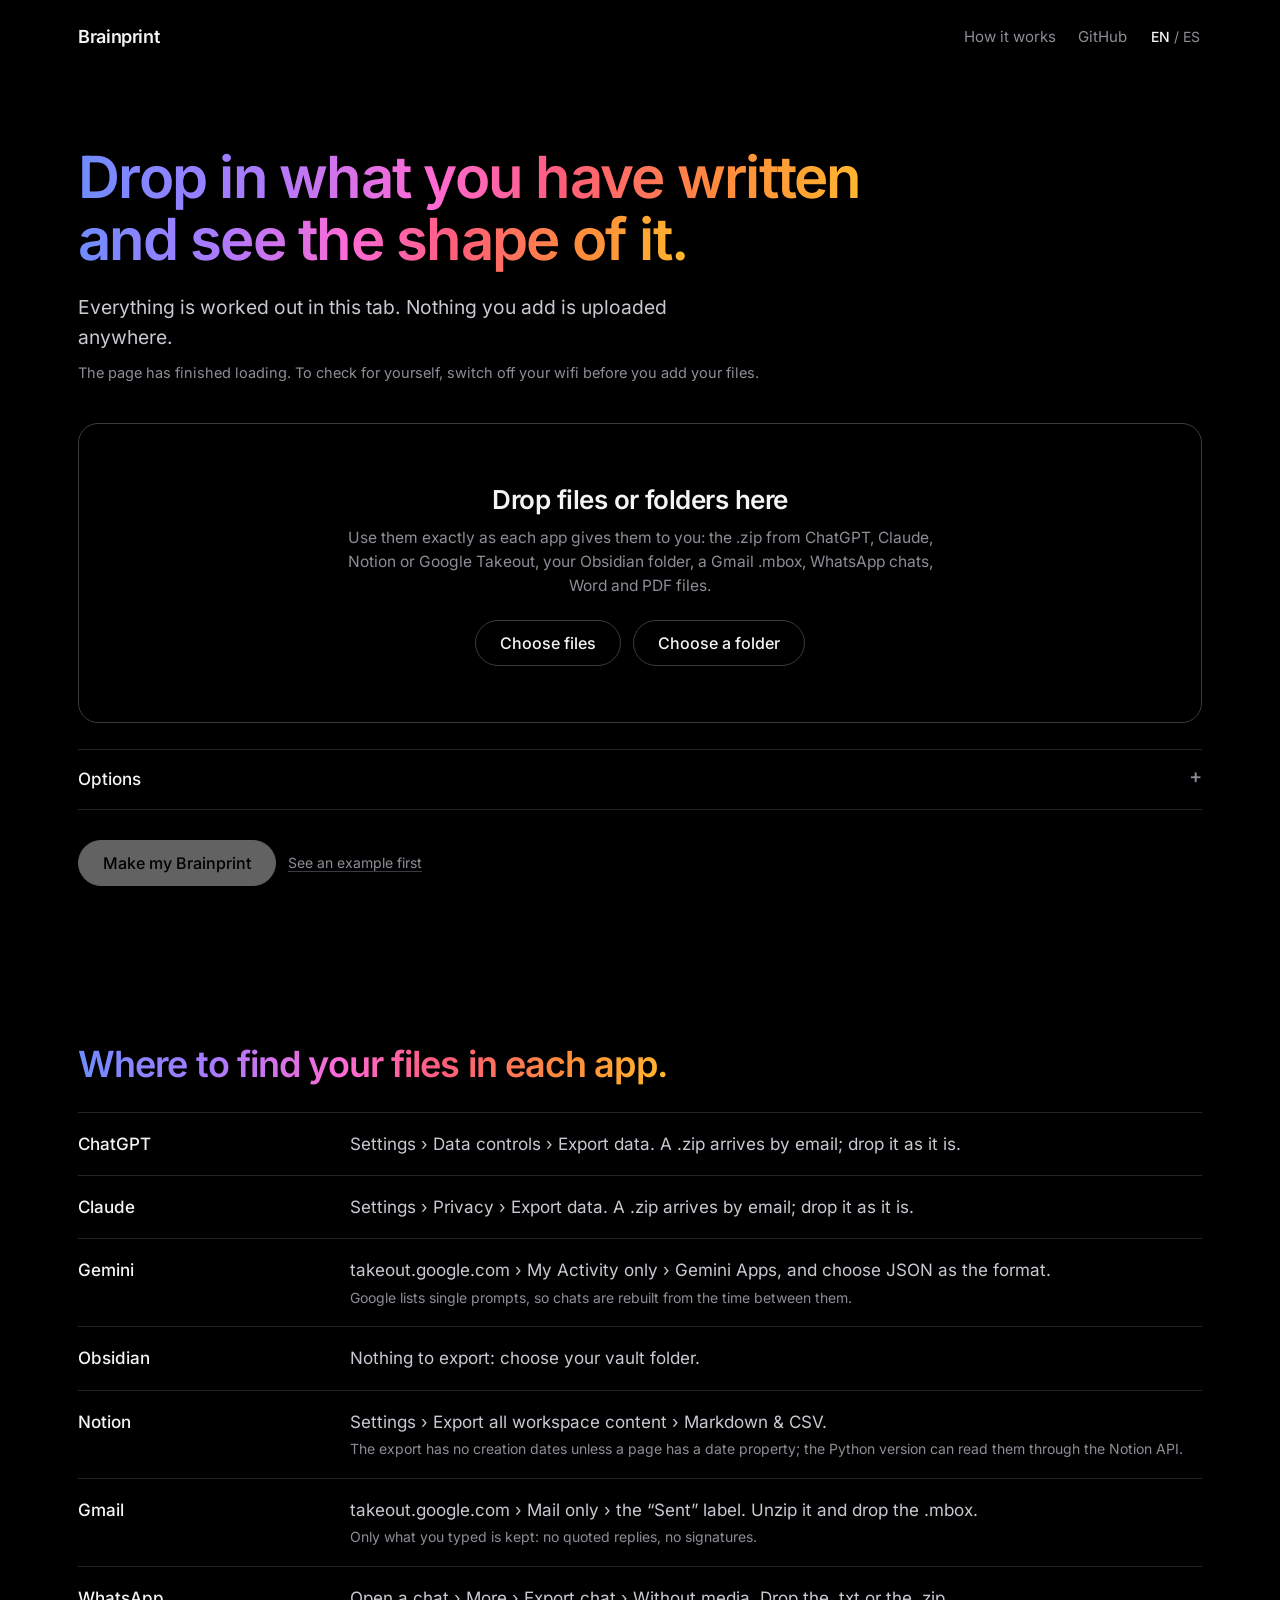
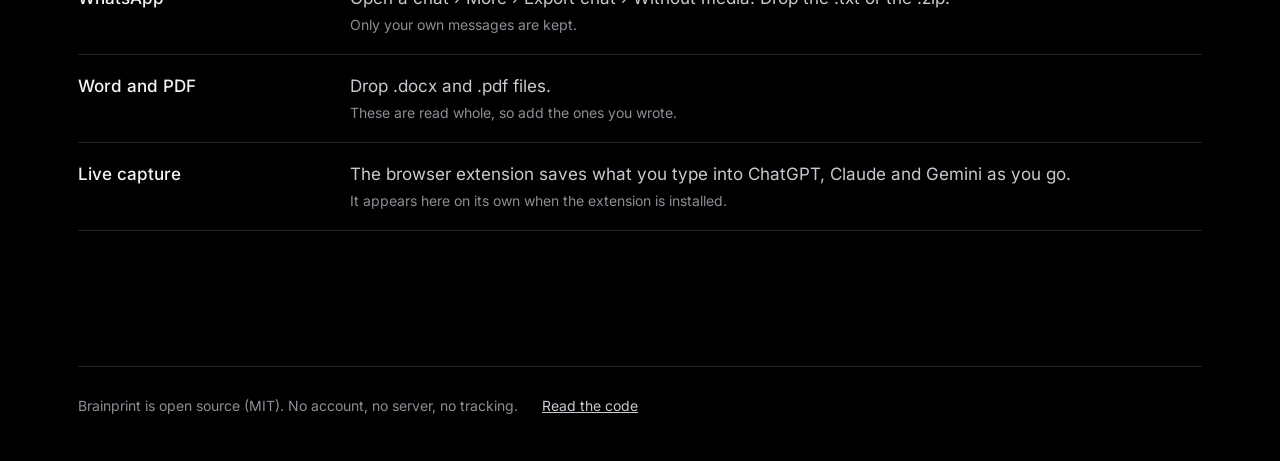
==== docs/app/index.html @ 8b0976f0 "Brainprint 0.3.0" ====
<!DOCTYPE html>
<html lang="en">
<head>
<meta charset="utf-8">
<meta name="viewport" content="width=device-width, initial-scale=1">
<title>Make your Brainprint</title>
<meta name="description" content="Drop your AI chats, notes, mail and messages and get a 3D map of what you write about. Everything runs in this tab: nothing is uploaded.">
<meta name="referrer" content="no-referrer">
<link rel="icon" href="data:image/svg+xml,%3Csvg xmlns='http://www.w3.org/2000/svg' viewBox='0 0 32 32'%3E%3Cdefs%3E%3ClinearGradient id='g' x1='0' x2='1'%3E%3Cstop stop-color='%236f8cff'/%3E%3Cstop offset='.5' stop-color='%23ff6ad5'/%3E%3Cstop offset='1' stop-color='%23ffb62e'/%3E%3C/linearGradient%3E%3C/defs%3E%3Crect width='32' height='32' rx='7' fill='%23000'/%3E%3Ccircle cx='16' cy='16' r='7' fill='url(%23g)'/%3E%3C/svg%3E">
<link rel="stylesheet" href="../site.css">
<style>
  main { padding-bottom: 20px; }
  .intro { padding-top: clamp(28px, 6vw, 72px); }
  #drop { margin-top: 38px; border: 1px solid #3a3a42; border-radius: 20px; padding: clamp(28px, 5vw, 56px) 24px; text-align: center; }
  #drop.over { border-color: transparent; background: linear-gradient(#000, #000) padding-box, var(--spectrum) border-box; }
  #drop h2 { font-size: clamp(20px, 2.4vw, 26px); font-weight: 600; letter-spacing: -0.02em; margin: 0 0 6px; }
  #drop p { color: var(--mute); margin: 0 auto; max-width: 620px; font-size: 15.5px; }
  #drop .actions { justify-content: center; margin-top: 22px; }
  #list { margin-top: 26px; }
  #list li { grid-template-columns: 1fr auto auto; align-items: center; padding: 12px 0; font-size: 15.5px; }
  #list .size { color: var(--mute); font-variant-numeric: tabular-nums; font-size: 14px; }
  #list button, .link { all: unset; cursor: pointer; color: var(--mute); font-size: 14px; text-decoration: underline; text-underline-offset: 3px; text-decoration-color: #3a3a42; }
  #list button:hover, .link:hover { color: var(--ink); }
  #list .name { overflow-wrap: anywhere; }
  #ext { display: none; margin-top: 18px; padding: 14px 18px; border-radius: 14px; background: linear-gradient(#000, #000) padding-box, var(--spectrum) border-box; border: 1px solid transparent;
    align-items: center; gap: 14px; flex-wrap: wrap; font-size: 15.5px; }
  #ext.on { display: flex; }
  #ext .btn { padding: 9px 16px; font-size: 14.5px; margin-left: auto; }
  details.opts { margin-top: 26px; border-top: 1px solid var(--line); border-bottom: 1px solid var(--line); }
  details.opts summary { cursor: pointer; padding: 16px 0; font-weight: 500; list-style: none; display: flex; justify-content: space-between; }
  details.opts summary::-webkit-details-marker { display: none; }
  details.opts summary::after { content: "+"; color: var(--mute); font-size: 20px; line-height: 1; }
  details.opts[open] summary::after { content: "–"; }
  .fields { display: grid; grid-template-columns: repeat(2, 1fr); gap: 18px 28px; padding: 4px 0 24px; }
  .fields label { display: block; font-size: 14.5px; color: var(--soft); }
  .fields label.full { grid-column: 1 / -1; }
  .fields small { display: block; color: var(--mute); font-size: 13.5px; margin-top: 6px; }
  .fields input[type=text], .fields select { display: block; width: 100%; margin-top: 7px; background: #000; color: var(--ink); border: 1px solid #3a3a42;
    border-radius: 10px; padding: 11px 12px; font: inherit; font-size: 15.5px; }
  .fields .check { display: flex; gap: 10px; align-items: flex-start; color: var(--soft); }
  .fields .check input { margin-top: 4px; accent-color: #a77bff; width: 16px; height: 16px; flex: none; }
  #go { margin-top: 30px; align-items: center; }
  #status { margin-top: 18px; min-height: 26px; color: var(--soft); font-size: 15.5px; overflow-wrap: anywhere; }
  #status.bad { color: #ff8a9a; }
  #status ul { margin: 8px 0 0; padding-left: 18px; color: var(--mute); font-size: 14.5px; }
  .bar { height: 2px; background: var(--line); margin-top: 12px; overflow: hidden; border-radius: 2px; display: none; }
  .bar.on { display: block; }
  .bar i { display: block; height: 100%; width: 0; background: var(--spectrum); transition: width 0.25s; }
  #result { position: fixed; inset: 0; background: #000; display: none; flex-direction: column; z-index: 20; }
  #result.on { display: flex; }
  #result .bar2 { display: flex; align-items: center; gap: 18px; padding: 9px 16px; border-bottom: 1px solid var(--line); font-size: 14.5px; flex-wrap: wrap; }
  #result .bar2 span { color: var(--mute); margin-right: auto; }
  #result .bar2 .btn { padding: 8px 15px; font-size: 14px; }
  #result iframe { flex: 1; width: 100%; border: 0; background: #000; }
  @media (max-width: 720px) { .fields { grid-template-columns: 1fr; } #list li { grid-template-columns: 1fr auto; } #list .size { display: none; } #result .bar2 span { display: none; } }
</style>
</head>
<body>
<div class="wrap">
  <header class="top">
    <a class="mark" href="../">Brainprint</a>
    <a href="../#how" data-i="navHow"></a>
    <a href="https://github.com/juanmariarodriguez2-png/brainprint">GitHub</a>
    <button class="lang" id="lang" type="button"></button>
  </header>

  <main>
    <div class="intro">
      <h1 class="say" data-i="say"></h1>
      <p class="lead" data-i="lead"></p>
      <p class="note" id="offline" style="margin-top:10px;min-height:22px"></p>
    </div>

    <div id="drop">
      <h2 data-i="dropT"></h2>
      <p data-i="dropP"></p>
      <div class="actions">
        <button class="btn ghost" id="pickFiles" type="button" data-i="pickFiles"></button>
        <button class="btn ghost" id="pickFolder" type="button" data-i="pickFolder"></button>
      </div>
      <input id="inFiles" type="file" multiple hidden>
      <input id="inFolder" type="file" webkitdirectory hidden>
    </div>

    <div id="ext"><span id="extText"></span><button class="btn" id="extAdd" type="button" data-i="extAdd"></button></div>
    <ul class="rows" id="list" hidden></ul>

    <details class="opts">
      <summary data-i="optsT"></summary>
      <div class="fields">
        <label><span data-i="oTitle"></span><input id="oTitle" type="text" maxlength="60"></label>
        <label><span data-i="oLang"></span><select id="oLang"><option value="en">English</option><option value="es">Español</option></select></label>
        <label class="full"><span data-i="oMe"></span><input id="oMe" type="text" autocomplete="off" spellcheck="false"><small data-i="oMeHint"></small></label>
        <label><span data-i="oTopics"></span><select id="oTopics"></select></label>
        <span></span>
        <label class="check full"><input id="oPrivate" type="checkbox"><span data-i="oPrivate"></span></label>
        <label class="check full"><input id="oPdf" type="checkbox"><span data-i="oPdf"></span></label>
      </div>
    </details>

    <div class="actions" id="go">
      <button class="btn" id="build" type="button" data-i="build" disabled></button>
      <button class="link" id="example" type="button" data-i="example"></button>
    </div>
    <div class="bar" id="bar"><i></i></div>
    <div id="status" role="status" aria-live="polite"></div>

    <section id="export">
      <h2 class="say small" data-i="expSay"></h2>
      <ul class="rows" style="margin-top:28px">
        <li><span class="name">ChatGPT</span><span class="what" data-i="eChatgpt"></span></li>
        <li><span class="name">Claude</span><span class="what" data-i="eClaude"></span></li>
        <li><span class="name">Gemini</span><span class="what" data-i="eGemini"></span></li>
        <li><span class="name">Obsidian</span><span class="what" data-i="eObsidian"></span></li>
        <li><span class="name">Notion</span><span class="what" data-i="eNotion"></span></li>
        <li><span class="name">Gmail</span><span class="what" data-i="eGmail"></span></li>
        <li><span class="name">WhatsApp</span><span class="what" data-i="eWhatsapp"></span></li>
        <li><span class="name" data-i="eDocsT"></span><span class="what" data-i="eDocs"></span></li>
        <li><span class="name" data-i="eLiveT"></span><span class="what" data-i="eLive"></span></li>
      </ul>
    </section>
  </main>

  <footer class="end">
    <span data-i="foot"></span>
    <a href="https://github.com/juanmariarodriguez2-png/brainprint" data-i="footCode"></a>
  </footer>
</div>

<div id="result">
  <div class="bar2">
    <button class="link" id="back" type="button" data-i="back"></button>
    <span id="resNote"></span>
    <a class="btn" id="download" download="brainprint.html" data-i="download"></a>
  </div>
  <iframe id="frame" title="Brainprint"></iframe>
</div>

<script type="module">
const TXT = {
  en: {
    lang: '<b>EN</b> / ES', navHow: 'How it works',
    say: 'Drop in what you have written and see the shape of it.',
    lead: 'Everything is worked out in this tab. Nothing you add is uploaded anywhere.',
    offline: 'The page has finished loading. To check for yourself, switch off your wifi before you add your files.',
    dropT: 'Drop files or folders here',
    dropP: 'Use them exactly as each app gives them to you: the .zip from ChatGPT, Claude, Notion or Google Takeout, your Obsidian folder, a Gmail .mbox, WhatsApp chats, Word and PDF files.',
    pickFiles: 'Choose files', pickFolder: 'Choose a folder',
    extText: n => `The Brainprint extension has ${n} messages saved in this browser.`, extAdd: 'Add them', extName: 'Live capture (extension)',
    optsT: 'Options', oTitle: 'Title', oLang: 'Language of the result', oMe: 'Who you are',
    oMeHint: 'Your email (for Gmail) and your name as it appears in WhatsApp, separated by commas. Leave it empty and Brainprint works it out when it can.',
    oTopics: 'Topics', auto: 'Automatic',
    oPrivate: 'Private mode: leave titles and text out, so the result is safe to share.',
    oPdf: 'Also read the PDFs inside folders. They are skipped by default because they are usually other people’s writing.',
    build: 'Make my Brainprint', example: 'See an example first',
    files: n => `${n} files`, remove: 'Remove',
    stage: { file: 'Reading', words: 'Counting words', directions: 'Working out what you write about', topics: 'Grouping into topics', connections: 'Looking for connections', layout: 'Drawing the brain', render: 'Putting the page together' },
    errNeed: 'There is not enough to draw yet: at least 3 chats, notes, documents or message days are needed. Add more files.',
    errJson: 'That JSON file is not an export Brainprint knows. Use conversations.json (ChatGPT or Claude), MyActivity.json (Gemini) or the extension’s capture file.',
    errAny: m => `That did not work: ${m}`,
    noteWa: who => `WhatsApp chats were skipped because it is not clear which sender is you. Type your name under Options › Who you are (seen in the chats: ${who}).`,
    notePdf: name => `The PDF ${name} could not be read.`,
    back: 'Back', download: 'Download the HTML', resNote: 'The file works offline. It contains your text unless you used private mode.',
    resDemo: 'This is an example with invented data.',
    expSay: 'Where to find your files in each app.',
    eChatgpt: 'Settings › Data controls › Export data. A .zip arrives by email; drop it as it is.',
    eClaude: 'Settings › Privacy › Export data. A .zip arrives by email; drop it as it is.',
    eGemini: 'takeout.google.com › My Activity only › Gemini Apps, and choose JSON as the format. <small>Google lists single prompts, so chats are rebuilt from the time between them.</small>',
    eObsidian: 'Nothing to export: choose your vault folder.',
    eNotion: 'Settings › Export all workspace content › Markdown & CSV. <small>The export has no creation dates unless a page has a date property; the Python version can read them through the Notion API.</small>',
    eGmail: 'takeout.google.com › Mail only › the “Sent” label. Unzip it and drop the .mbox. <small>Only what you typed is kept: no quoted replies, no signatures.</small>',
    eWhatsapp: 'Open a chat › More › Export chat › Without media. Drop the .txt or the .zip. <small>Only your own messages are kept.</small>',
    eDocsT: 'Word and PDF', eDocs: 'Drop .docx and .pdf files. <small>These are read whole, so add the ones you wrote.</small>',
    eLiveT: 'Live capture', eLive: 'The browser extension saves what you type into ChatGPT, Claude and Gemini as you go. <small>It appears here on its own when the extension is installed.</small>',
    foot: 'Brainprint is open source (MIT). No account, no server, no tracking.', footCode: 'Read the code',
  },
  es: {
    lang: 'EN / <b>ES</b>', navHow: 'Cómo funciona',
    say: 'Suelta aquí lo que has escrito y mira qué forma tiene.',
    lead: 'Todo se calcula en esta pestaña. Nada de lo que añadas se sube a ningún sitio.',
    offline: 'La página ha terminado de cargar. Si quieres comprobarlo, desconecta el wifi antes de añadir tus archivos.',
    dropT: 'Suelta aquí archivos o carpetas',
    dropP: 'Sirven tal cual te los da cada app: el .zip de ChatGPT, Claude, Notion o Google Takeout, tu carpeta de Obsidian, un .mbox de Gmail, chats de WhatsApp, archivos Word y PDF.',
    pickFiles: 'Elegir archivos', pickFolder: 'Elegir una carpeta',
    extText: n => `La extensión de Brainprint tiene ${n} mensajes guardados en este navegador.`, extAdd: 'Añadirlos', extName: 'Captura en vivo (extensión)',
    optsT: 'Opciones', oTitle: 'Título', oLang: 'Idioma del resultado', oMe: 'Quién eres',
    oMeHint: 'Tu correo (para Gmail) y tu nombre tal como sale en WhatsApp, separados por comas. Si lo dejas vacío, Brainprint lo deduce cuando puede.',
    oTopics: 'Temas', auto: 'Automático',
    oPrivate: 'Modo privado: deja fuera los títulos y el texto, para poder compartir el resultado.',
    oPdf: 'Leer también los PDF que haya dentro de las carpetas. Por defecto se saltan, porque suelen ser textos de otras personas.',
    build: 'Crear mi Brainprint', example: 'Ver antes un ejemplo',
    files: n => `${n} archivos`, remove: 'Quitar',
    stage: { file: 'Leyendo', words: 'Contando palabras', directions: 'Viendo de qué escribes', topics: 'Agrupando por temas', connections: 'Buscando conexiones', layout: 'Dibujando el cerebro', render: 'Montando la página' },
    errNeed: 'Todavía no hay suficiente para dibujar: hacen falta al menos 3 chats, notas, documentos o días de mensajes. Añade más archivos.',
    errJson: 'Ese JSON no es una exportación que Brainprint conozca. Usa conversations.json (ChatGPT o Claude), MyActivity.json (Gemini) o el archivo de captura de la extensión.',
    errAny: m => `No ha funcionado: ${m}`,
    noteWa: who => `Los chats de WhatsApp se han saltado porque no está claro qué remitente eres tú. Escribe tu nombre en Opciones › Quién eres (en los chats aparecen: ${who}).`,
    notePdf: name => `No se ha podido leer el PDF ${name}.`,
    back: 'Volver', download: 'Descargar el HTML', resNote: 'El archivo funciona sin conexión. Contiene tu texto, salvo que uses el modo privado.',
    resDemo: 'Esto es un ejemplo con datos inventados.',
    expSay: 'Dónde están tus archivos en cada app.',
    eChatgpt: 'Ajustes › Controles de datos › Exportar datos. Te llega un .zip por correo; suéltalo tal cual.',
    eClaude: 'Ajustes › Privacidad › Exportar datos. Te llega un .zip por correo; suéltalo tal cual.',
    eGemini: 'takeout.google.com › solo Mi actividad › Aplicaciones de Gemini, y elige JSON como formato. <small>Google guarda cada pregunta suelta, así que los chats se reconstruyen por el tiempo entre ellas.</small>',
    eObsidian: 'No hay que exportar nada: elige la carpeta de tu bóveda.',
    eNotion: 'Ajustes › Exportar todo el contenido › Markdown y CSV. <small>La exportación no trae la fecha de creación salvo que la página tenga una propiedad de fecha; la versión en Python puede leerla con la API de Notion.</small>',
    eGmail: 'takeout.google.com › solo Correo › etiqueta «Enviados». Descomprime y suelta el .mbox. <small>Solo se guarda lo que tú tecleaste: sin respuestas citadas ni firmas.</small>',
    eWhatsapp: 'Abre un chat › Más › Exportar chat › Sin archivos. Suelta el .txt o el .zip. <small>Solo se guardan tus propios mensajes.</small>',
    eDocsT: 'Word y PDF', eDocs: 'Suelta archivos .docx y .pdf. <small>Estos se leen enteros, así que añade los que hayas escrito tú.</small>',
    eLiveT: 'Captura en vivo', eLive: 'La extensión del navegador guarda lo que escribes en ChatGPT, Claude y Gemini mientras lo usas. <small>Aparece aquí sola cuando la extensión está instalada.</small>',
    foot: 'Brainprint es código abierto (MIT). Sin cuenta, sin servidor, sin rastreo.', footCode: 'Leer el código',
  },
};
const $ = id => document.getElementById(id);
const esc = s => String(s).replace(/[&<>"]/g, c => ({ '&': '&amp;', '<': '&lt;', '>': '&gt;', '"': '&quot;' }[c]));
let lang = new URLSearchParams(location.search).get('lang') || (navigator.language || 'en').slice(0, 2);
lang = lang === 'es' ? 'es' : 'en';
let T = TXT[lang];

const groups = [];        // what the person added: { name, size, count, inputs: [{ path, blob, mtime, inside }] }
let capture = null;       // messages offered by the browser extension
let resultUrl = null, busy = false, offlineReady = false;

function applyLang() {
  T = TXT[lang];
  document.documentElement.lang = lang;
  document.title = lang === 'es' ? 'Crea tu Brainprint' : 'Make your Brainprint';
  document.querySelectorAll('[data-i]').forEach(el => { el.innerHTML = el.classList.contains('say') ? `<span>${T[el.dataset.i]}</span>` : T[el.dataset.i]; });
  $('lang').innerHTML = T.lang;
  $('oTopics').innerHTML = `<option value="">${T.auto}</option>` + Array.from({ length: 13 }, (_, i) => `<option>${i + 4}</option>`).join('');
  if (!$('oTitle').dataset.touched) $('oTitle').value = lang === 'es' ? 'Mi Brainprint' : 'My Brainprint';
  if (!$('oLang').dataset.touched) $('oLang').value = lang;
  drawList(); drawExt();
  if (offlineReady) $('offline').textContent = T.offline;
}
$('lang').onclick = () => { lang = lang === 'en' ? 'es' : 'en'; applyLang(); };
$('oTitle').oninput = () => { $('oTitle').dataset.touched = '1'; };
$('oLang').onchange = () => { $('oLang').dataset.touched = '1'; };

// ---------------------------------------------------------------- inputs
const WANTED = /\.(md|markdown|txt|json|html|mbox|zip|docx|pdf)$/i;
const size = n => (n < 1e6 ? `${Math.max(1, Math.round(n / 1e3))} KB` : n < 1e9 ? `${(n / 1e6).toFixed(1)} MB` : `${(n / 1e9).toFixed(2)} GB`);

function addGroup(name, inputs) {
  if (!inputs.length) return;
  groups.push({ name, inputs, count: inputs.length, size: inputs.reduce((n, i) => n + i.blob.size, 0), folder: inputs[0].inside });
  drawList();
}
function addLoose(files) {
  for (const file of files) addGroup(file.name, [{ path: file.name, blob: file, mtime: file.lastModified, inside: false }]);
}
function keep(path) {
  const parts = path.split('/');
  if (parts.includes('node_modules')) return false;
  const hidden = parts.findIndex(p => p.startsWith('.'));
  if (hidden >= 0) return parts[hidden] === '.obsidian';  // only needed to recognise a vault
  return WANTED.test(path);
}
function addFolder(files) {  // from <input webkitdirectory>: every file carries its path
  const byTop = new Map();
  let vaultSeen = new Set();
  for (const file of files) {
    const path = file.webkitRelativePath || file.name;
    if (!keep(path)) continue;
    const top = path.split('/')[0];
    if (path.includes('/.obsidian/')) { if (vaultSeen.has(top)) continue; vaultSeen.add(top); }
    if (!byTop.has(top)) byTop.set(top, []);
    byTop.get(top).push({ path, blob: file, mtime: file.lastModified, inside: true });
  }
  for (const [top, inputs] of byTop) addGroup(top + '/', inputs);
}
async function walk(entry, out, state) {  // from drag and drop
  if (entry.isFile) {
    const path = entry.fullPath.replace(/^\//, '');
    if (!keep(path)) return;
    if (path.includes('/.obsidian/')) { if (state.vault) return; state.vault = true; }
    const file = await new Promise((ok, no) => entry.file(ok, no));
    out.push({ path, blob: file, mtime: file.lastModified, inside: true });
  } else if (entry.isDirectory) {
    if (entry.name === 'node_modules' || (entry.name.startsWith('.') && entry.name !== '.obsidian')) return;
    const reader = entry.createReader();
    for (;;) {
      const batch = await new Promise((ok, no) => reader.readEntries(ok, no));
      if (!batch.length) break;
      for (const child of batch) await walk(child, out, state);
    }
  }
}
const drop = $('drop');
['dragenter', 'dragover'].forEach(ev => drop.addEventListener(ev, e => { e.preventDefault(); drop.classList.add('over'); }));
['dragleave', 'drop'].forEach(ev => drop.addEventListener(ev, e => { e.preventDefault(); drop.classList.remove('over'); }));
window.addEventListener('dragover', e => e.preventDefault());
window.addEventListener('drop', e => e.preventDefault());
drop.addEventListener('drop', async e => {
  const entries = [...(e.dataTransfer.items || [])].map(i => (i.webkitGetAsEntry ? i.webkitGetAsEntry() : null)).filter(Boolean);
  if (!entries.length) return addLoose(e.dataTransfer.files);
  for (const entry of entries) {
    if (entry.isFile) addLoose([await new Promise((ok, no) => entry.file(ok, no))]);
    else { const out = []; await walk(entry, out, {}); addGroup(entry.name + '/', out); }
  }
});
$('pickFiles').onclick = () => $('inFiles').click();
$('pickFolder').onclick = () => $('inFolder').click();
$('inFiles').onchange = e => { addLoose(e.target.files); e.target.value = ''; };
$('inFolder').onchange = e => { addFolder(e.target.files); e.target.value = ''; };

function drawList() {
  const list = $('list');
  list.hidden = !groups.length;
  list.innerHTML = groups.map((g, i) => `<li><span class="name">${esc(g.name)}${g.folder ? ` <span class="note">${T.files(g.count)}</span>` : ''}</span>
    <span class="size">${size(g.size)}</span><button type="button" data-x="${i}">${T.remove}</button></li>`).join('');
  list.querySelectorAll('button').forEach(b => { b.onclick = () => { groups.splice(+b.dataset.x, 1); drawList(); }; });
  $('build').disabled = !groups.length || busy;
}

// ----------------------------------- the browser extension offers its captures
function drawExt() {
  $('ext').classList.toggle('on', !!(capture && capture.count && !capture.added));
  if (capture) $('extText').textContent = T.extText(capture.count.toLocaleString(lang));
}
window.addEventListener('message', e => {
  const msg = e.data;
  if (e.source !== window || !msg || msg.source !== 'brainprint-ext') return;
  if (msg.type === 'count') { capture = { count: msg.count }; drawExt(); }
  if (msg.type === 'items' && capture && !capture.added) {
    capture.added = true;
    const blob = new Blob([JSON.stringify({ format: 'brainprint-capture', version: 1, items: msg.items })], { type: 'application/json' });
    addGroup(T.extName, [{ path: 'brainprint-capture.json', blob, mtime: Date.now(), inside: false }]);
    drawExt();
  }
});
$('extAdd').onclick = () => window.postMessage({ source: 'brainprint-app', type: 'get' }, location.origin);
window.postMessage({ source: 'brainprint-app', type: 'hello' }, location.origin);
setTimeout(() => window.postMessage({ source: 'brainprint-app', type: 'hello' }, location.origin), 600);

// ------------------------------------- everything is fetched when the page opens,
// so building needs no connection afterwards (switch the wifi off and try)
const engine = import('./engine/index.js');
const templateText = fetch(new URL('./viewer.tpl.html', import.meta.url)).then(r => { if (!r.ok) throw new Error('viewer.tpl.html'); return r.text(); });
let worker = null, pong = null, pdfReady = null;
function getWorker() {
  if (worker) return worker;
  worker = new Worker(new URL('./worker.js', import.meta.url), { type: 'module' });
  worker.onmessage = onWorkerMessage;
  worker.onerror = e => { worker = null; fail(e.message || 'worker error'); };
  return worker;
}
function loadPdf() {
  if (!pdfReady) {
    pdfReady = (async () => {
      const lib = await import('./vendor/pdf.min.mjs');
      const code = await (await fetch(new URL('./vendor/pdf.worker.min.mjs', import.meta.url))).blob();
      lib.GlobalWorkerOptions.workerSrc = URL.createObjectURL(new Blob([code], { type: 'text/javascript' }));
      return lib;
    })();
    pdfReady.catch(() => { pdfReady = null; });
  }
  return pdfReady;
}
async function pdfText(bytes) {
  const pdfjs = await loadPdf();
  const task = pdfjs.getDocument({ data: bytes });
  try {
    const doc = await task.promise, pages = [];
    for (let p = 1; p <= Math.min(doc.numPages, 300); p++) {
      const content = await (await doc.getPage(p)).getTextContent();
      pages.push(content.items.map(i => i.str || '').join(' '));
    }
    const info = ((await doc.getMetadata().catch(() => null)) || {}).info || {};
    const m = /D:(\d{4})(\d{2})(\d{2})(\d{2})?(\d{2})?/.exec(info.CreationDate || '');
    return { text: pages.join(' '), title: info.Title || '', created: m ? Date.UTC(+m[1], +m[2] - 1, +m[3], +(m[4] || 0), +(m[5] || 0)) : null };
  } finally { try { await task.destroy(); } catch { /* already gone */ } }
}
const workerUp = new Promise(resolve => { pong = resolve; });
getWorker().postMessage({ type: 'ping' });
window.__ready = Promise.all([engine, templateText, workerUp, loadPdf()]).then(() => {
  offlineReady = true; $('offline').textContent = T.offline;
}).catch(() => { /* still works online: pieces load again when they are needed */ });

// ---------------------------------------------------------------- build
const STEPS = ['file', 'words', 'directions', 'topics', 'connections', 'layout', 'render'];
function status(html, bad = false) { $('status').innerHTML = html; $('status').classList.toggle('bad', bad); }
function progress(stage, detail = '') {
  $('bar').classList.add('on');
  $('bar').firstElementChild.style.width = `${Math.round(100 * (STEPS.indexOf(stage) + 1) / (STEPS.length + 1))}%`;
  status(esc(T.stage[stage] + (detail ? ` ${detail.split('/').pop()}` : '')) + '…');
}
function explain(message) {
  if (/at least 3 items/.test(message)) return T.errNeed;
  if (/Unknown JSON|not valid JSON/.test(message)) return T.errJson;
  return T.errAny(esc(message));
}
function showNotes(notes) {
  const lines = notes.map(n => {
    const wa = /^WhatsApp:.*\(seen: (.*)\)\.$/.exec(n);
    const pdf = /^PDF: could not read (.*) \(/.exec(n);
    return wa ? T.noteWa(esc(wa[1])) : pdf ? T.notePdf(esc(pdf[1])) : esc(n);
  });
  status(lines.length ? `<ul>${lines.map(l => `<li>${l}</li>`).join('')}</ul>` : '');
}
function show(url, note, mine = true) {
  $('frame').src = url;
  $('resNote').textContent = note;
  $('download').style.display = mine ? '' : 'none';
  if (mine) $('download').href = url;
  $('result').classList.add('on');
  document.body.style.overflow = 'hidden';
}
$('back').onclick = () => { $('result').classList.remove('on'); $('frame').src = 'about:blank'; document.body.style.overflow = ''; };
$('example').onclick = () => show(lang === 'es' ? '../demo_es.html' : '../demo.html', T.resDemo, false);

function finish() { busy = false; $('bar').classList.remove('on'); drawList(); }
function fail(message) { finish(); status(explain(message), true); }
async function onWorkerMessage(e) {
  const msg = e.data;
  if (msg.type === 'pong') pong();
  else if (msg.type === 'progress') progress(msg.stage, msg.detail);
  else if (msg.type === 'pdf') {
    try { worker.postMessage({ type: 'pdf-result', id: msg.id, result: await pdfText(msg.bytes) }); }
    catch (err) { worker.postMessage({ type: 'pdf-result', id: msg.id, error: String((err && err.message) || err) }); }
  } else if (msg.type === 'error') fail(msg.message);
  else if (msg.type === 'done') {
    try {
      progress('render');
      const html = (await engine).renderHtml(await templateText, msg.payload, $('oLang').value);
      if (resultUrl) URL.revokeObjectURL(resultUrl);
      resultUrl = URL.createObjectURL(new Blob([html], { type: 'text/html' }));
      finish(); showNotes(msg.notes);
      show(resultUrl, T.resNote);
      window.__brainprint = { payload: msg.payload, notes: msg.notes };  // handy for checks and for the curious
    } catch (err) { fail(String((err && err.message) || err)); }
  }
}
$('build').onclick = () => {
  if (busy || !groups.length) return;
  busy = true; $('build').disabled = true;
  progress('file');
  getWorker().postMessage({ type: 'build', inputs: groups.flatMap(g => g.inputs), options: {
    title: $('oTitle').value.trim() || 'My Brainprint', topics: +$('oTopics').value || null, private: $('oPrivate').checked,
    pdf: $('oPdf').checked, me: $('oMe').value.split(',').map(s => s.trim()).filter(Boolean),
  } });
};

applyLang();
</script>
</body>
</html>
---- docs/site.css ----
/* Brainprint site: true black, one typeface, and the spectrum gradient kept for whole sentences. */
@font-face { font-family: "Inter"; src: url("fonts/inter-latin.woff2") format("woff2"); font-weight: 100 900; font-display: swap; }
:root {
  --black: #000; --ink: #f4f4f6; --soft: #c9c9d1; --mute: #8d8d96; --line: #232328;
  --spectrum: linear-gradient(90deg, #6f8cff 0%, #a77bff 22%, #ff6ad5 45%, #ff5d7a 62%, #ff8a3c 82%, #ffb62e 100%);
  --wide: 1180px; --text: 660px;
}
* { box-sizing: border-box; }
html { background: var(--black); color: var(--ink); font: 400 17px/1.55 "Inter", "Segoe UI", system-ui, -apple-system, sans-serif;
  -webkit-font-smoothing: antialiased; scroll-behavior: smooth; }
body { margin: 0; background: var(--black); }
a { color: inherit; }
img { max-width: 100%; display: block; }
::selection { background: #a77bff; color: #000; }
:focus-visible { outline: 2px solid #a77bff; outline-offset: 3px; border-radius: 4px; }

.wrap { max-width: var(--wide); margin: 0 auto; padding: 0 28px; }
.spectrum { background: var(--spectrum); -webkit-background-clip: text; background-clip: text; color: transparent;
  width: fit-content; max-width: 100%; }
/* A statement: one whole sentence in the gradient, never a single accented word. */
.say { font-weight: 600; font-size: clamp(30px, 4.6vw, 58px); line-height: 1.08; letter-spacing: -0.03em; margin: 0; text-wrap: balance; }
/* The gradient runs across each line of the sentence, whatever its length. */
.say > span { background: var(--spectrum); -webkit-background-clip: text; background-clip: text; color: transparent;
  -webkit-box-decoration-break: clone; box-decoration-break: clone; padding-bottom: 0.14em; }
.say.small { font-size: clamp(24px, 3vw, 36px); letter-spacing: -0.025em; }
.lead { color: var(--soft); font-size: clamp(17px, 1.5vw, 20px); max-width: var(--text); margin: 22px 0 0; }
.note { color: var(--mute); font-size: 14.5px; }
p { margin: 0 0 14px; }

.top { display: flex; align-items: center; gap: 22px; padding: 22px 0; font-size: 15px; }
.top .mark { font-weight: 600; letter-spacing: -0.02em; font-size: 18px; text-decoration: none; margin-right: auto; }
.top a { color: var(--mute); text-decoration: none; }
.top a:hover, .top a.mark { color: var(--ink); }
.lang { all: unset; cursor: pointer; color: var(--mute); font-size: 14px; padding: 4px 2px; }
.lang b { color: var(--ink); font-weight: 500; }

.btn { display: inline-flex; align-items: center; justify-content: center; gap: 8px; cursor: pointer; text-decoration: none;
  font: 500 16px/1 "Inter", system-ui, sans-serif; padding: 14px 24px; border-radius: 999px; border: 1px solid var(--ink);
  background: var(--ink); color: #000; }
.btn:hover { background: #fff; }
.btn.ghost { background: none; color: var(--ink); border-color: #3a3a42; }
.btn.ghost:hover { border-color: var(--ink); background: none; }
.btn[disabled] { opacity: 0.4; cursor: default; }
.actions { display: flex; flex-wrap: wrap; gap: 12px; margin-top: 30px; }

/* Rows separated by hairlines instead of cards. */
.rows { border-top: 1px solid var(--line); margin: 0; padding: 0; list-style: none; }
.rows > * { border-bottom: 1px solid var(--line); padding: 18px 0; display: grid; grid-template-columns: minmax(150px, 240px) 1fr; gap: 8px 32px; align-items: baseline; }
.rows > * > * { min-width: 0; }
.rows .name { font-weight: 500; }
.rows .what { color: var(--soft); }
.rows .what small { display: block; color: var(--mute); font-size: 14px; margin-top: 3px; }
code, kbd, pre { font-family: ui-monospace, "SF Mono", Menlo, Consolas, monospace; font-size: 0.9em; }
code { background: #141417; padding: 2px 6px; border-radius: 5px; }
pre { max-width: 100%; background: #0d0d10; border: 1px solid var(--line); border-radius: 10px; padding: 16px 18px; overflow: auto; margin: 14px 0; color: var(--soft); line-height: 1.6; }
pre code { background: none; padding: 0; }

section { padding: clamp(64px, 9vw, 120px) 0 0; }
footer.end { margin-top: clamp(64px, 9vw, 120px); border-top: 1px solid var(--line); padding: 28px 0 44px; color: var(--mute); font-size: 14px;
  display: flex; flex-wrap: wrap; gap: 8px 24px; }
footer.end a { color: var(--soft); }

@media (max-width: 720px) {
  html { font-size: 16px; }
  .wrap { padding: 0 18px; }
  .rows > * { grid-template-columns: 1fr; gap: 4px; padding: 15px 0; }
  .top { gap: 14px; flex-wrap: wrap; }
  .btn { padding: 13px 20px; }
}
@media (prefers-reduced-motion: reduce) { html { scroll-behavior: auto; } }
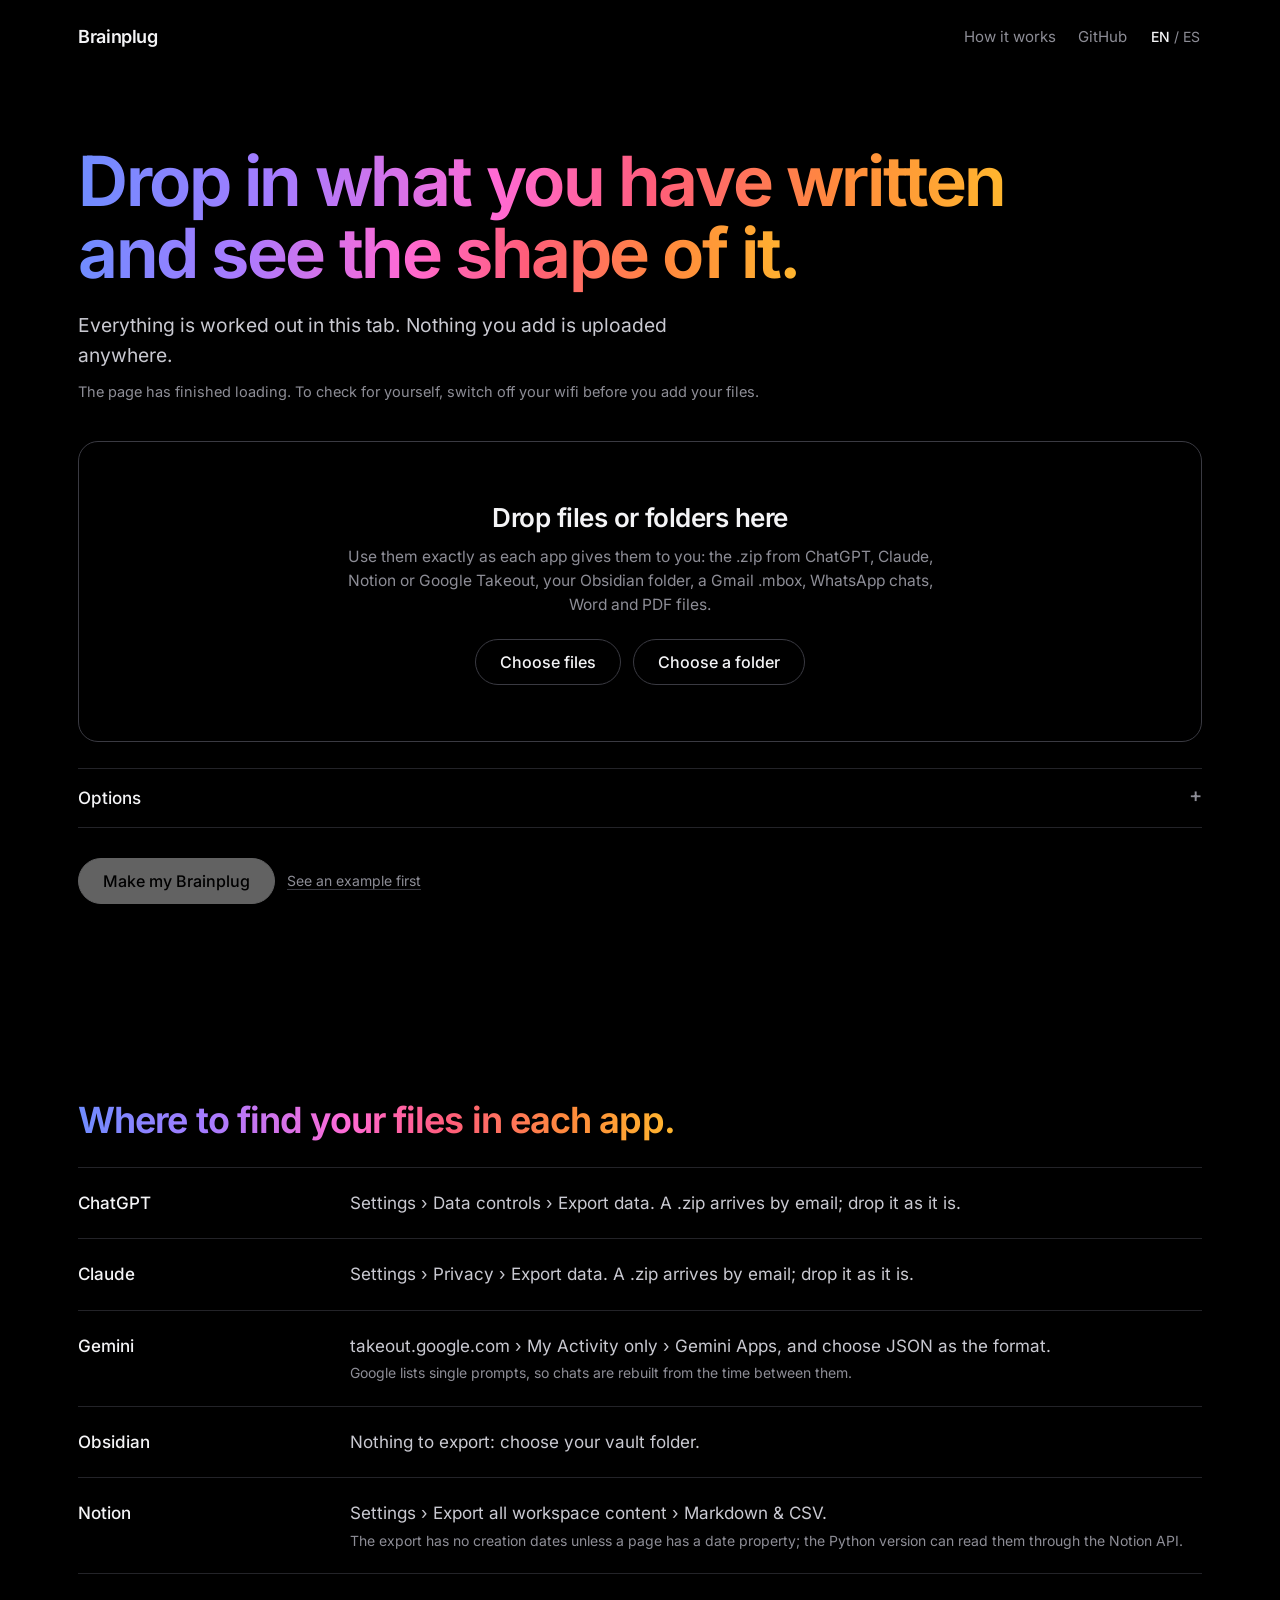
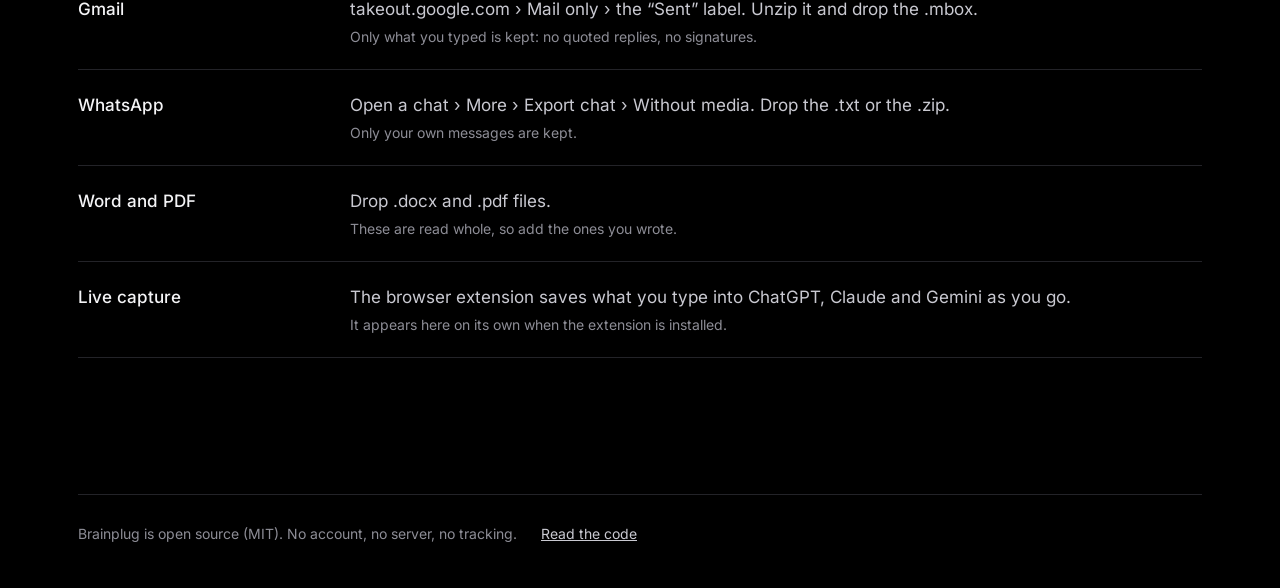
==== commit 541a4099: "Rename to Brainplug" ====
--- a/docs/app/index.html
+++ b/docs/app/index.html
@@ -3,7 +3,7 @@
 <head>
 <meta charset="utf-8">
 <meta name="viewport" content="width=device-width, initial-scale=1">
-<title>Make your Brainprint</title>
+<title>Make your Brainplug</title>
 <meta name="description" content="Drop your AI chats, notes, mail and messages and get a 3D map of what you write about. Everything runs in this tab: nothing is uploaded.">
 <meta name="referrer" content="no-referrer">
 <link rel="icon" href="data:image/svg+xml,%3Csvg xmlns='http://www.w3.org/2000/svg' viewBox='0 0 32 32'%3E%3Cdefs%3E%3ClinearGradient id='g' x1='0' x2='1'%3E%3Cstop stop-color='%236f8cff'/%3E%3Cstop offset='.5' stop-color='%23ff6ad5'/%3E%3Cstop offset='1' stop-color='%23ffb62e'/%3E%3C/linearGradient%3E%3C/defs%3E%3Crect width='32' height='32' rx='7' fill='%23000'/%3E%3Ccircle cx='16' cy='16' r='7' fill='url(%23g)'/%3E%3C/svg%3E">
@@ -58,9 +58,9 @@
 <body>
 <div class="wrap">
   <header class="top">
-    <a class="mark" href="../">Brainprint</a>
+    <a class="mark" href="../">Brainplug</a>
     <a href="../#how" data-i="navHow"></a>
-    <a href="https://github.com/juanmariarodriguez2-png/brainprint">GitHub</a>
+    <a href="https://github.com/juanmariarodriguez2-png/brainplug">GitHub</a>
     <button class="lang" id="lang" type="button"></button>
   </header>
 
@@ -123,7 +123,7 @@
 
   <footer class="end">
     <span data-i="foot"></span>
-    <a href="https://github.com/juanmariarodriguez2-png/brainprint" data-i="footCode"></a>
+    <a href="https://github.com/juanmariarodriguez2-png/brainplug" data-i="footCode"></a>
   </footer>
 </div>
 
@@ -131,9 +131,9 @@
   <div class="bar2">
     <button class="link" id="back" type="button" data-i="back"></button>
     <span id="resNote"></span>
-    <a class="btn" id="download" download="brainprint.html" data-i="download"></a>
+    <a class="btn" id="download" download="brainplug.html" data-i="download"></a>
   </div>
-  <iframe id="frame" title="Brainprint"></iframe>
+  <iframe id="frame" title="Brainplug"></iframe>
 </div>
 
 <script type="module">
@@ -146,17 +146,17 @@
     dropT: 'Drop files or folders here',
     dropP: 'Use them exactly as each app gives them to you: the .zip from ChatGPT, Claude, Notion or Google Takeout, your Obsidian folder, a Gmail .mbox, WhatsApp chats, Word and PDF files.',
     pickFiles: 'Choose files', pickFolder: 'Choose a folder',
-    extText: n => `The Brainprint extension has ${n} messages saved in this browser.`, extAdd: 'Add them', extName: 'Live capture (extension)',
+    extText: n => `The Brainplug extension has ${n} messages saved in this browser.`, extAdd: 'Add them', extName: 'Live capture (extension)',
     optsT: 'Options', oTitle: 'Title', oLang: 'Language of the result', oMe: 'Who you are',
-    oMeHint: 'Your email (for Gmail) and your name as it appears in WhatsApp, separated by commas. Leave it empty and Brainprint works it out when it can.',
+    oMeHint: 'Your email (for Gmail) and your name as it appears in WhatsApp, separated by commas. Leave it empty and Brainplug works it out when it can.',
     oTopics: 'Topics', auto: 'Automatic',
     oPrivate: 'Private mode: leave titles and text out, so the result is safe to share.',
     oPdf: 'Also read the PDFs inside folders. They are skipped by default because they are usually other people’s writing.',
-    build: 'Make my Brainprint', example: 'See an example first',
+    build: 'Make my Brainplug', example: 'See an example first',
     files: n => `${n} files`, remove: 'Remove',
     stage: { file: 'Reading', words: 'Counting words', directions: 'Working out what you write about', topics: 'Grouping into topics', connections: 'Looking for connections', layout: 'Drawing the brain', render: 'Putting the page together' },
     errNeed: 'There is not enough to draw yet: at least 3 chats, notes, documents or message days are needed. Add more files.',
-    errJson: 'That JSON file is not an export Brainprint knows. Use conversations.json (ChatGPT or Claude), MyActivity.json (Gemini) or the extension’s capture file.',
+    errJson: 'That JSON file is not an export Brainplug knows. Use conversations.json (ChatGPT or Claude), MyActivity.json (Gemini) or the extension’s capture file.',
     errAny: m => `That did not work: ${m}`,
     noteWa: who => `WhatsApp chats were skipped because it is not clear which sender is you. Type your name under Options › Who you are (seen in the chats: ${who}).`,
     notePdf: name => `The PDF ${name} could not be read.`,
@@ -172,7 +172,7 @@
     eWhatsapp: 'Open a chat › More › Export chat › Without media. Drop the .txt or the .zip. <small>Only your own messages are kept.</small>',
     eDocsT: 'Word and PDF', eDocs: 'Drop .docx and .pdf files. <small>These are read whole, so add the ones you wrote.</small>',
     eLiveT: 'Live capture', eLive: 'The browser extension saves what you type into ChatGPT, Claude and Gemini as you go. <small>It appears here on its own when the extension is installed.</small>',
-    foot: 'Brainprint is open source (MIT). No account, no server, no tracking.', footCode: 'Read the code',
+    foot: 'Brainplug is open source (MIT). No account, no server, no tracking.', footCode: 'Read the code',
   },
   es: {
     lang: 'EN / <b>ES</b>', navHow: 'Cómo funciona',
@@ -182,17 +182,17 @@
     dropT: 'Suelta aquí archivos o carpetas',
     dropP: 'Sirven tal cual te los da cada app: el .zip de ChatGPT, Claude, Notion o Google Takeout, tu carpeta de Obsidian, un .mbox de Gmail, chats de WhatsApp, archivos Word y PDF.',
     pickFiles: 'Elegir archivos', pickFolder: 'Elegir una carpeta',
-    extText: n => `La extensión de Brainprint tiene ${n} mensajes guardados en este navegador.`, extAdd: 'Añadirlos', extName: 'Captura en vivo (extensión)',
+    extText: n => `La extensión de Brainplug tiene ${n} mensajes guardados en este navegador.`, extAdd: 'Añadirlos', extName: 'Captura en vivo (extensión)',
     optsT: 'Opciones', oTitle: 'Título', oLang: 'Idioma del resultado', oMe: 'Quién eres',
-    oMeHint: 'Tu correo (para Gmail) y tu nombre tal como sale en WhatsApp, separados por comas. Si lo dejas vacío, Brainprint lo deduce cuando puede.',
+    oMeHint: 'Tu correo (para Gmail) y tu nombre tal como sale en WhatsApp, separados por comas. Si lo dejas vacío, Brainplug lo deduce cuando puede.',
     oTopics: 'Temas', auto: 'Automático',
     oPrivate: 'Modo privado: deja fuera los títulos y el texto, para poder compartir el resultado.',
     oPdf: 'Leer también los PDF que haya dentro de las carpetas. Por defecto se saltan, porque suelen ser textos de otras personas.',
-    build: 'Crear mi Brainprint', example: 'Ver antes un ejemplo',
+    build: 'Crear mi Brainplug', example: 'Ver antes un ejemplo',
     files: n => `${n} archivos`, remove: 'Quitar',
     stage: { file: 'Leyendo', words: 'Contando palabras', directions: 'Viendo de qué escribes', topics: 'Agrupando por temas', connections: 'Buscando conexiones', layout: 'Dibujando el cerebro', render: 'Montando la página' },
     errNeed: 'Todavía no hay suficiente para dibujar: hacen falta al menos 3 chats, notas, documentos o días de mensajes. Añade más archivos.',
-    errJson: 'Ese JSON no es una exportación que Brainprint conozca. Usa conversations.json (ChatGPT o Claude), MyActivity.json (Gemini) o el archivo de captura de la extensión.',
+    errJson: 'Ese JSON no es una exportación que Brainplug conozca. Usa conversations.json (ChatGPT o Claude), MyActivity.json (Gemini) o el archivo de captura de la extensión.',
     errAny: m => `No ha funcionado: ${m}`,
     noteWa: who => `Los chats de WhatsApp se han saltado porque no está claro qué remitente eres tú. Escribe tu nombre en Opciones › Quién eres (en los chats aparecen: ${who}).`,
     notePdf: name => `No se ha podido leer el PDF ${name}.`,
@@ -208,7 +208,7 @@
     eWhatsapp: 'Abre un chat › Más › Exportar chat › Sin archivos. Suelta el .txt o el .zip. <small>Solo se guardan tus propios mensajes.</small>',
     eDocsT: 'Word y PDF', eDocs: 'Suelta archivos .docx y .pdf. <small>Estos se leen enteros, así que añade los que hayas escrito tú.</small>',
     eLiveT: 'Captura en vivo', eLive: 'La extensión del navegador guarda lo que escribes en ChatGPT, Claude y Gemini mientras lo usas. <small>Aparece aquí sola cuando la extensión está instalada.</small>',
-    foot: 'Brainprint es código abierto (MIT). Sin cuenta, sin servidor, sin rastreo.', footCode: 'Leer el código',
+    foot: 'Brainplug es código abierto (MIT). Sin cuenta, sin servidor, sin rastreo.', footCode: 'Leer el código',
   },
 };
 const $ = id => document.getElementById(id);
@@ -224,11 +224,11 @@
 function applyLang() {
   T = TXT[lang];
   document.documentElement.lang = lang;
-  document.title = lang === 'es' ? 'Crea tu Brainprint' : 'Make your Brainprint';
+  document.title = lang === 'es' ? 'Crea tu Brainplug' : 'Make your Brainplug';
   document.querySelectorAll('[data-i]').forEach(el => { el.innerHTML = el.classList.contains('say') ? `<span>${T[el.dataset.i]}</span>` : T[el.dataset.i]; });
   $('lang').innerHTML = T.lang;
   $('oTopics').innerHTML = `<option value="">${T.auto}</option>` + Array.from({ length: 13 }, (_, i) => `<option>${i + 4}</option>`).join('');
-  if (!$('oTitle').dataset.touched) $('oTitle').value = lang === 'es' ? 'Mi Brainprint' : 'My Brainprint';
+  if (!$('oTitle').dataset.touched) $('oTitle').value = lang === 'es' ? 'Mi Brainplug' : 'My Brainplug';
   if (!$('oLang').dataset.touched) $('oLang').value = lang;
   drawList(); drawExt();
   if (offlineReady) $('offline').textContent = T.offline;
@@ -320,18 +320,18 @@
 }
 window.addEventListener('message', e => {
   const msg = e.data;
-  if (e.source !== window || !msg || msg.source !== 'brainprint-ext') return;
+  if (e.source !== window || !msg || msg.source !== 'brainplug-ext') return;
   if (msg.type === 'count') { capture = { count: msg.count }; drawExt(); }
   if (msg.type === 'items' && capture && !capture.added) {
     capture.added = true;
-    const blob = new Blob([JSON.stringify({ format: 'brainprint-capture', version: 1, items: msg.items })], { type: 'application/json' });
-    addGroup(T.extName, [{ path: 'brainprint-capture.json', blob, mtime: Date.now(), inside: false }]);
+    const blob = new Blob([JSON.stringify({ format: 'brainplug-capture', version: 1, items: msg.items })], { type: 'application/json' });
+    addGroup(T.extName, [{ path: 'brainplug-capture.json', blob, mtime: Date.now(), inside: false }]);
     drawExt();
   }
 });
-$('extAdd').onclick = () => window.postMessage({ source: 'brainprint-app', type: 'get' }, location.origin);
-window.postMessage({ source: 'brainprint-app', type: 'hello' }, location.origin);
-setTimeout(() => window.postMessage({ source: 'brainprint-app', type: 'hello' }, location.origin), 600);
+$('extAdd').onclick = () => window.postMessage({ source: 'brainplug-app', type: 'get' }, location.origin);
+window.postMessage({ source: 'brainplug-app', type: 'hello' }, location.origin);
+setTimeout(() => window.postMessage({ source: 'brainplug-app', type: 'hello' }, location.origin), 600);
 
 // ------------------------------------- everything is fetched when the page opens,
 // so building needs no connection afterwards (switch the wifi off and try)
@@ -427,7 +427,7 @@
       resultUrl = URL.createObjectURL(new Blob([html], { type: 'text/html' }));
       finish(); showNotes(msg.notes);
       show(resultUrl, T.resNote);
-      window.__brainprint = { payload: msg.payload, notes: msg.notes };  // handy for checks and for the curious
+      window.__brainplug = { payload: msg.payload, notes: msg.notes };  // handy for checks and for the curious
     } catch (err) { fail(String((err && err.message) || err)); }
   }
 }
@@ -436,7 +436,7 @@
   busy = true; $('build').disabled = true;
   progress('file');
   getWorker().postMessage({ type: 'build', inputs: groups.flatMap(g => g.inputs), options: {
-    title: $('oTitle').value.trim() || 'My Brainprint', topics: +$('oTopics').value || null, private: $('oPrivate').checked,
+    title: $('oTitle').value.trim() || 'My Brainplug', topics: +$('oTopics').value || null, private: $('oPrivate').checked,
     pdf: $('oPdf').checked, me: $('oMe').value.split(',').map(s => s.trim()).filter(Boolean),
   } });
 };
--- a/docs/site.css
+++ b/docs/site.css
@@ -1,4 +1,4 @@
-/* Brainprint site: true black, one typeface, and the spectrum gradient kept for whole sentences. */
+/* Brainplug site: true black, one typeface, and the spectrum gradient kept for whole sentences. */
 @font-face { font-family: "Inter"; src: url("fonts/inter-latin.woff2") format("woff2"); font-weight: 100 900; font-display: swap; }
 :root {
   --black: #000; --ink: #f4f4f6; --soft: #c9c9d1; --mute: #8d8d96; --line: #232328;
@@ -8,7 +8,7 @@
 * { box-sizing: border-box; }
 html { background: var(--black); color: var(--ink); font: 400 17px/1.55 "Inter", "Segoe UI", system-ui, -apple-system, sans-serif;
   -webkit-font-smoothing: antialiased; scroll-behavior: smooth; }
-body { margin: 0; background: var(--black); }
+body { margin: 0; background: var(--black); overflow-x: clip; }
 a { color: inherit; }
 img { max-width: 100%; display: block; }
 ::selection { background: #a77bff; color: #000; }
@@ -18,7 +18,7 @@
 .spectrum { background: var(--spectrum); -webkit-background-clip: text; background-clip: text; color: transparent;
   width: fit-content; max-width: 100%; }
 /* A statement: one whole sentence in the gradient, never a single accented word. */
-.say { font-weight: 600; font-size: clamp(30px, 4.6vw, 58px); line-height: 1.08; letter-spacing: -0.03em; margin: 0; text-wrap: balance; }
+.say { font-weight: 650; font-size: clamp(34px, 5.4vw, 76px); line-height: 1.04; letter-spacing: -0.035em; margin: 0; text-wrap: balance; }
 /* The gradient runs across each line of the sentence, whatever its length. */
 .say > span { background: var(--spectrum); -webkit-background-clip: text; background-clip: text; color: transparent;
   -webkit-box-decoration-break: clone; box-decoration-break: clone; padding-bottom: 0.14em; }
@@ -45,7 +45,7 @@
 
 /* Rows separated by hairlines instead of cards. */
 .rows { border-top: 1px solid var(--line); margin: 0; padding: 0; list-style: none; }
-.rows > * { border-bottom: 1px solid var(--line); padding: 18px 0; display: grid; grid-template-columns: minmax(150px, 240px) 1fr; gap: 8px 32px; align-items: baseline; }
+.rows > * { border-bottom: 1px solid var(--line); padding: 22px 0; display: grid; grid-template-columns: minmax(150px, 240px) 1fr; gap: 8px 32px; align-items: baseline; }
 .rows > * > * { min-width: 0; }
 .rows .name { font-weight: 500; }
 .rows .what { color: var(--soft); }
@@ -55,7 +55,7 @@
 pre { max-width: 100%; background: #0d0d10; border: 1px solid var(--line); border-radius: 10px; padding: 16px 18px; overflow: auto; margin: 14px 0; color: var(--soft); line-height: 1.6; }
 pre code { background: none; padding: 0; }
 
-section { padding: clamp(64px, 9vw, 120px) 0 0; }
+section { padding: clamp(88px, 12vw, 168px) 0 0; }
 footer.end { margin-top: clamp(64px, 9vw, 120px); border-top: 1px solid var(--line); padding: 28px 0 44px; color: var(--mute); font-size: 14px;
   display: flex; flex-wrap: wrap; gap: 8px 24px; }
 footer.end a { color: var(--soft); }
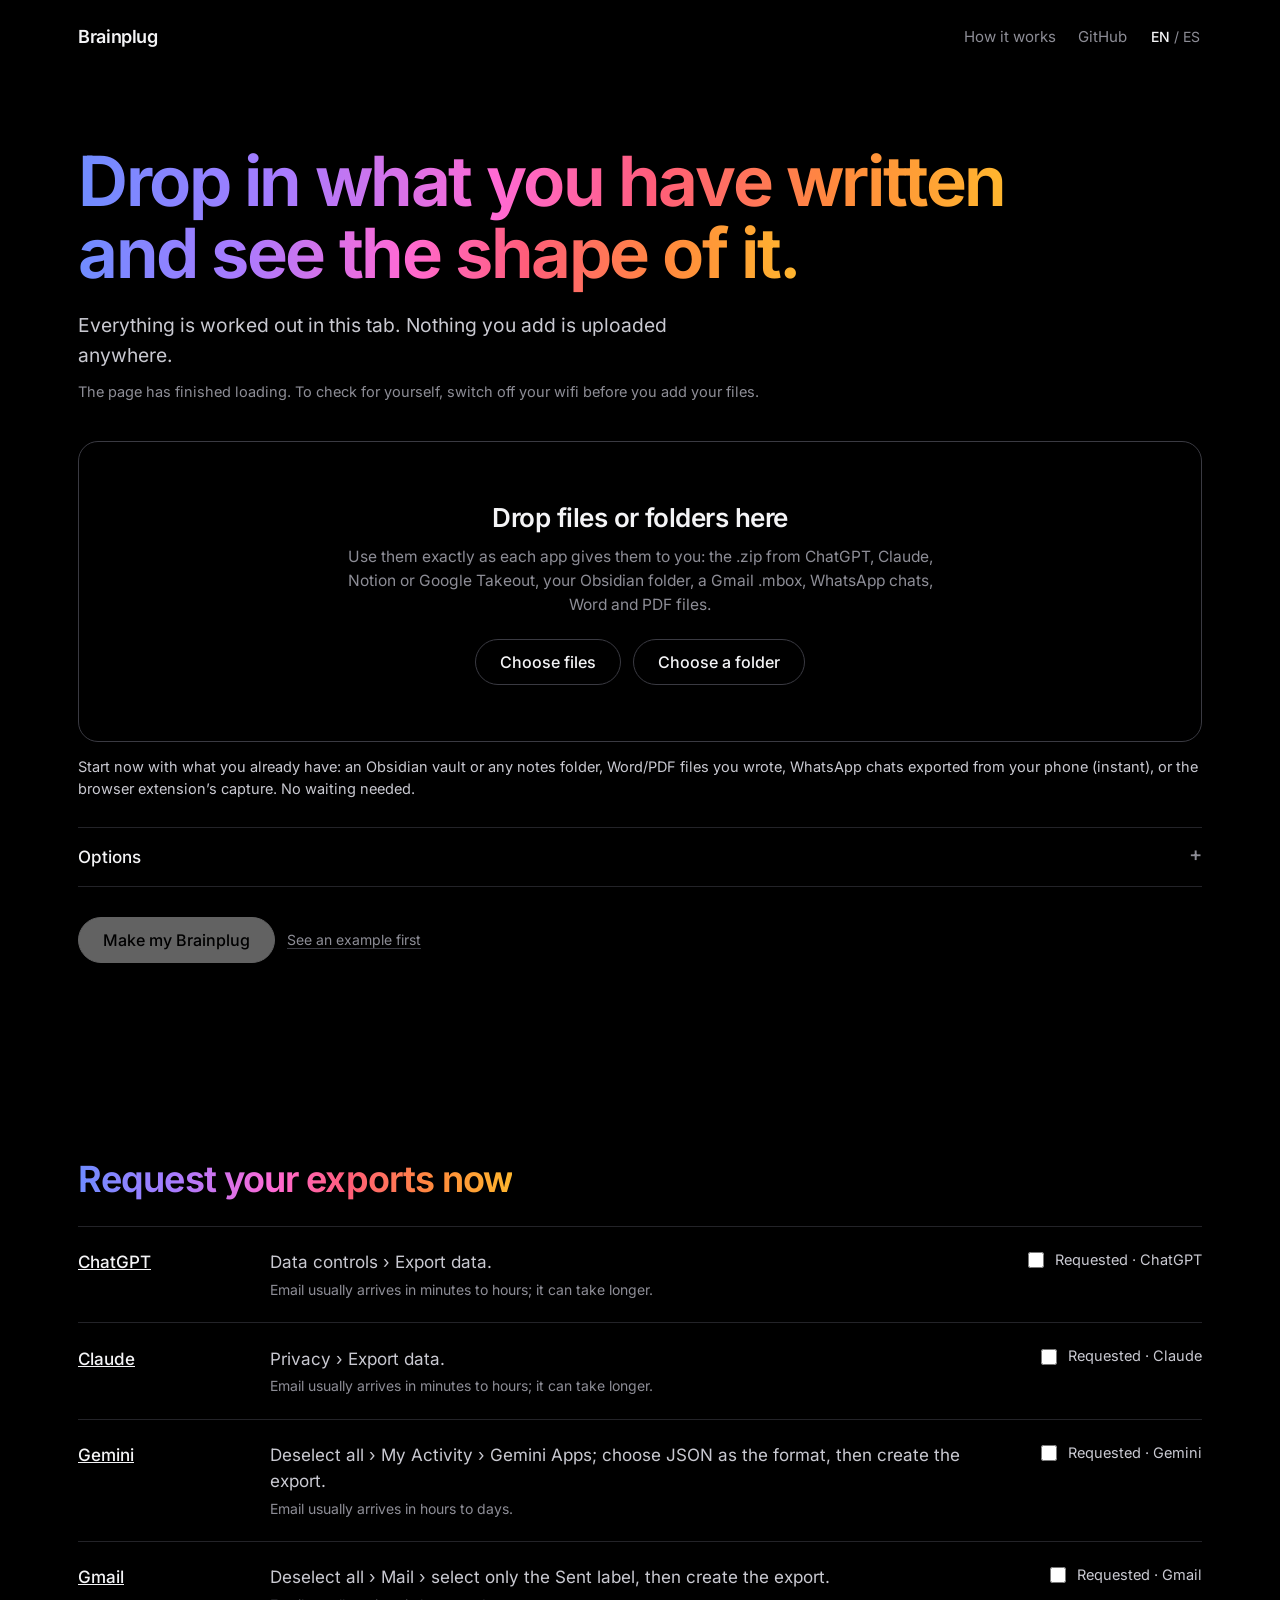
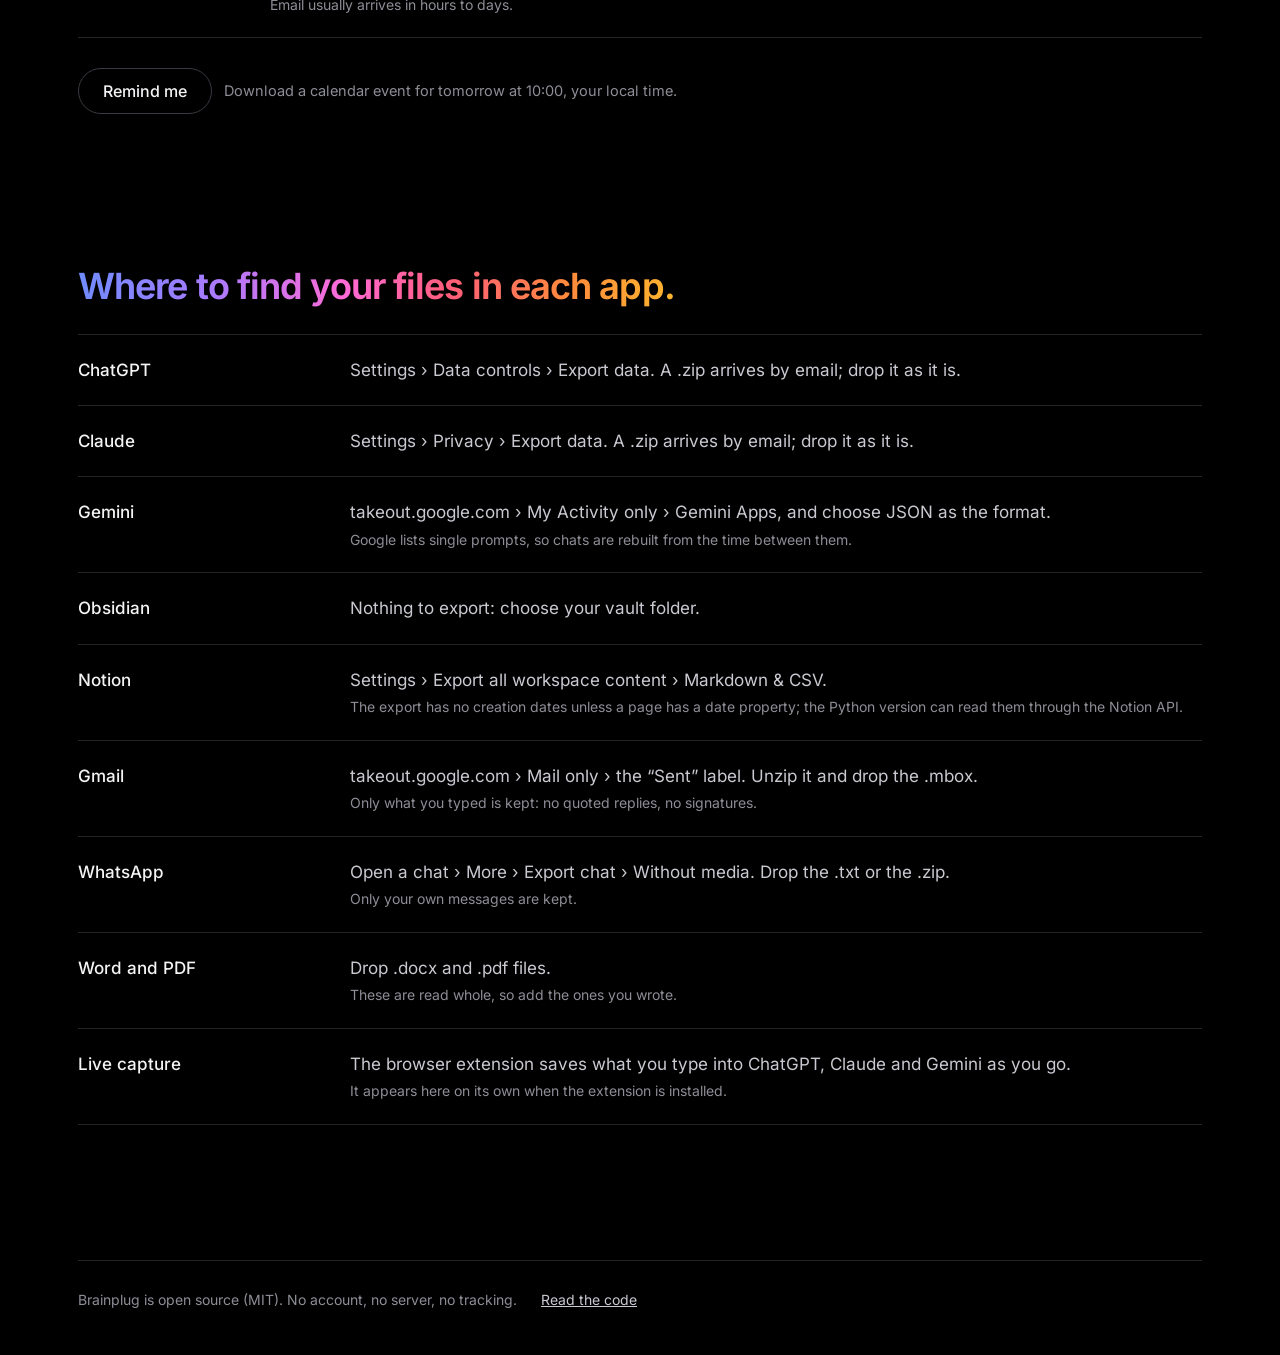
==== commit 84c1acd9: "App: start with what you have, and request exports in one place Most visitors arrive without their e" ====
--- a/docs/app/index.html
+++ b/docs/app/index.html
@@ -16,6 +16,13 @@
   #drop h2 { font-size: clamp(20px, 2.4vw, 26px); font-weight: 600; letter-spacing: -0.02em; margin: 0 0 6px; }
   #drop p { color: var(--mute); margin: 0 auto; max-width: 620px; font-size: 15.5px; }
   #drop .actions { justify-content: center; margin-top: 22px; }
+  #startNow { margin-top: 14px; color: var(--soft); }
+  #requests .rows { margin-top: 28px; }
+  #requests li { grid-template-columns: minmax(100px, 160px) 1fr auto; }
+  #requests label { display: flex; align-items: center; gap: 8px; color: var(--soft); font-size: 14.5px; cursor: pointer; }
+  #requests input { accent-color: #a77bff; width: 16px; height: 16px; }
+  #requests .actions { align-items: center; }
+  #requests .actions p { margin: 0; }
   #list { margin-top: 26px; }
   #list li { grid-template-columns: 1fr auto auto; align-items: center; padding: 12px 0; font-size: 15.5px; }
   #list .size { color: var(--mute); font-variant-numeric: tabular-nums; font-size: 14px; }
@@ -52,7 +59,8 @@
   #result .bar2 span { color: var(--mute); margin-right: auto; }
   #result .bar2 .btn { padding: 8px 15px; font-size: 14px; }
   #result iframe { flex: 1; width: 100%; border: 0; background: #000; }
-  @media (max-width: 720px) { .fields { grid-template-columns: 1fr; } #list li { grid-template-columns: 1fr auto; } #list .size { display: none; } #result .bar2 span { display: none; } }
+  @media (max-width: 720px) { .fields { grid-template-columns: 1fr; } #list li { grid-template-columns: 1fr auto; } #list .size { display: none; } #result .bar2 span { display: none; }
+    #requests li { grid-template-columns: 1fr auto; } #requests .what { grid-column: 1 / -1; } #requests label { grid-column: 2; grid-row: 1; } }
 </style>
 </head>
 <body>
@@ -81,6 +89,7 @@
       <input id="inFiles" type="file" multiple hidden>
       <input id="inFolder" type="file" webkitdirectory hidden>
     </div>
+    <p class="note" id="startNow" data-i="startNow"></p>
 
     <div id="ext"><span id="extText"></span><button class="btn" id="extAdd" type="button" data-i="extAdd"></button></div>
     <ul class="rows" id="list" hidden></ul>
@@ -104,6 +113,36 @@
     </div>
     <div class="bar" id="bar"><i></i></div>
     <div id="status" role="status" aria-live="polite"></div>
+
+    <section id="requests" aria-labelledby="requestsTitle">
+      <h2 class="say small" id="requestsTitle" data-i="requestsTitle"></h2>
+      <ul class="rows">
+        <li>
+          <a class="name" href="https://chatgpt.com/#settings/DataControls" target="_blank" rel="noopener">ChatGPT</a>
+          <span class="what"><span data-i="rChatgpt"></span><small data-i="waitEmail"></small></span>
+          <label><input id="requestedChatgpt" type="checkbox" data-request="chatgpt" aria-labelledby="requestedChatgptLabel"><span id="requestedChatgptLabel"><span data-i="requested"></span> · ChatGPT</span></label>
+        </li>
+        <li>
+          <a class="name" href="https://claude.ai/settings" target="_blank" rel="noopener">Claude</a>
+          <span class="what"><span data-i="rClaude"></span><small data-i="waitEmail"></small></span>
+          <label><input id="requestedClaude" type="checkbox" data-request="claude" aria-labelledby="requestedClaudeLabel"><span id="requestedClaudeLabel"><span data-i="requested"></span> · Claude</span></label>
+        </li>
+        <li>
+          <a class="name" href="https://takeout.google.com/" target="_blank" rel="noopener">Gemini</a>
+          <span class="what"><span data-i="rGemini"></span><small data-i="waitTakeout"></small></span>
+          <label><input id="requestedGemini" type="checkbox" data-request="gemini" aria-labelledby="requestedGeminiLabel"><span id="requestedGeminiLabel"><span data-i="requested"></span> · Gemini</span></label>
+        </li>
+        <li>
+          <a class="name" href="https://takeout.google.com/" target="_blank" rel="noopener">Gmail</a>
+          <span class="what"><span data-i="rGmail"></span><small data-i="waitTakeout"></small></span>
+          <label><input id="requestedGmail" type="checkbox" data-request="gmail" aria-labelledby="requestedGmailLabel"><span id="requestedGmailLabel"><span data-i="requested"></span> · Gmail</span></label>
+        </li>
+      </ul>
+      <div class="actions">
+        <button class="btn ghost" id="remind" type="button" data-i="remind"></button>
+        <p class="note" data-i="remindHint"></p>
+      </div>
+    </section>
 
     <section id="export">
       <h2 class="say small" data-i="expSay"></h2>
@@ -146,6 +185,16 @@
     dropT: 'Drop files or folders here',
     dropP: 'Use them exactly as each app gives them to you: the .zip from ChatGPT, Claude, Notion or Google Takeout, your Obsidian folder, a Gmail .mbox, WhatsApp chats, Word and PDF files.',
     pickFiles: 'Choose files', pickFolder: 'Choose a folder',
+    startNow: 'Start now with what you already have: an Obsidian vault or any notes folder, Word/PDF files you wrote, WhatsApp chats exported from your phone (instant), or the browser extension’s capture. No waiting needed.',
+    requestsTitle: 'Request your exports now', requested: 'Requested',
+    rChatgpt: 'Data controls › Export data.',
+    rClaude: 'Privacy › Export data.',
+    rGemini: 'Deselect all › My Activity › Gemini Apps; choose JSON as the format, then create the export.',
+    rGmail: 'Deselect all › Mail › select only the Sent label, then create the export.',
+    waitEmail: 'Email usually arrives in minutes to hours; it can take longer.',
+    waitTakeout: 'Email usually arrives in hours to days.',
+    remind: 'Remind me', remindHint: 'Download a calendar event for tomorrow at 10:00, your local time.',
+    reminderTitle: 'Brainplug: drop your exports', reminderDescription: 'Drop your exports here:',
     extText: n => `The Brainplug extension has ${n} messages saved in this browser.`, extAdd: 'Add them', extName: 'Live capture (extension)',
     optsT: 'Options', oTitle: 'Title', oLang: 'Language of the result', oMe: 'Who you are',
     oMeHint: 'Your email (for Gmail) and your name as it appears in WhatsApp, separated by commas. Leave it empty and Brainplug works it out when it can.',
@@ -182,6 +231,16 @@
     dropT: 'Suelta aquí archivos o carpetas',
     dropP: 'Sirven tal cual te los da cada app: el .zip de ChatGPT, Claude, Notion o Google Takeout, tu carpeta de Obsidian, un .mbox de Gmail, chats de WhatsApp, archivos Word y PDF.',
     pickFiles: 'Elegir archivos', pickFolder: 'Elegir una carpeta',
+    startNow: 'Empieza ya con lo que tienes: tu bóveda de Obsidian o cualquier carpeta de notas, archivos Word/PDF que hayas escrito, chats de WhatsApp exportados desde el móvil (al instante) o la captura de la extensión del navegador. Sin esperas.',
+    requestsTitle: 'Solicita ya tus exportaciones', requested: 'Solicitada',
+    rChatgpt: 'Controles de datos › Exportar datos.',
+    rClaude: 'Privacidad › Exportar datos.',
+    rGemini: 'Desmarcar todo › Mi actividad › Aplicaciones de Gemini; elige JSON como formato y crea la exportación.',
+    rGmail: 'Desmarcar todo › Correo › selecciona solo la etiqueta Enviados y crea la exportación.',
+    waitEmail: 'El correo suele llegar en unos minutos o unas horas; puede tardar más.',
+    waitTakeout: 'El correo suele tardar entre unas horas y varios días.',
+    remind: 'Recordármelo', remindHint: 'Descarga un evento de calendario para mañana a las 10:00, en tu hora local.',
+    reminderTitle: 'Brainplug: añade tus exportaciones', reminderDescription: 'Añade aquí tus exportaciones:',
     extText: n => `La extensión de Brainplug tiene ${n} mensajes guardados en este navegador.`, extAdd: 'Añadirlos', extName: 'Captura en vivo (extensión)',
     optsT: 'Opciones', oTitle: 'Título', oLang: 'Idioma del resultado', oMe: 'Quién eres',
     oMeHint: 'Tu correo (para Gmail) y tu nombre tal como sale en WhatsApp, separados por comas. Si lo dejas vacío, Brainplug lo deduce cuando puede.',
@@ -237,6 +296,38 @@
 $('oTitle').oninput = () => { $('oTitle').dataset.touched = '1'; };
 $('oLang').onchange = () => { $('oLang').dataset.touched = '1'; };
 
+// -------------------------------------------- local checklist and calendar
+document.querySelectorAll('[data-request]').forEach(input => {
+  const key = `brainplug:export-requested:${input.dataset.request}`;
+  try { input.checked = localStorage.getItem(key) === '1'; } catch { /* storage may be disabled */ }
+  input.onchange = () => {
+    try { localStorage.setItem(key, input.checked ? '1' : '0'); } catch { /* still usable in this tab */ }
+  };
+});
+
+$('remind').onclick = () => {
+  const now = new Date(), start = new Date(now);
+  start.setDate(start.getDate() + 1);
+  start.setHours(10, 0, 0, 0); // choose the local hour before converting to UTC (including DST)
+  const end = new Date(start.getTime() + 30 * 60 * 1000);
+  const utc = date => date.toISOString().replace(/[-:]|\.\d{3}/g, '');
+  const text = value => String(value).replace(/[\\;,]/g, m => '\\' + m).replace(/\r?\n/g, '\\n');  // RFC 5545 escaping
+  const uid = crypto.randomUUID ? crypto.randomUUID() : `${Date.now()}-${Math.random().toString(36).slice(2)}`;  // also outside https
+  const appUrl = 'https://brainplug.app/app/';
+  const calendar = [
+    'BEGIN:VCALENDAR', 'VERSION:2.0', 'PRODID:-//Brainplug//Export reminder//EN',
+    'BEGIN:VEVENT', `UID:${uid}@brainplug.app`, `DTSTAMP:${utc(now)}`,
+    `DTSTART:${utc(start)}`, `DTEND:${utc(end)}`, `SUMMARY:${text(T.reminderTitle)}`,
+    `DESCRIPTION:${text(T.reminderDescription + ' ' + appUrl)}`, `URL:${appUrl}`,
+    'END:VEVENT', 'END:VCALENDAR', '',
+  ].join('\r\n');
+  const url = URL.createObjectURL(new Blob([calendar], { type: 'text/calendar;charset=utf-8' }));
+  const link = document.createElement('a');
+  link.href = url; link.download = 'brainplug-reminder.ics';
+  document.body.append(link); link.click(); link.remove();
+  setTimeout(() => URL.revokeObjectURL(url), 1000);
+};
+
 // ---------------------------------------------------------------- inputs
 const WANTED = /\.(md|markdown|txt|json|html|mbox|zip|docx|pdf)$/i;
 const size = n => (n < 1e6 ? `${Math.max(1, Math.round(n / 1e3))} KB` : n < 1e9 ? `${(n / 1e6).toFixed(1)} MB` : `${(n / 1e9).toFixed(2)} GB`);
